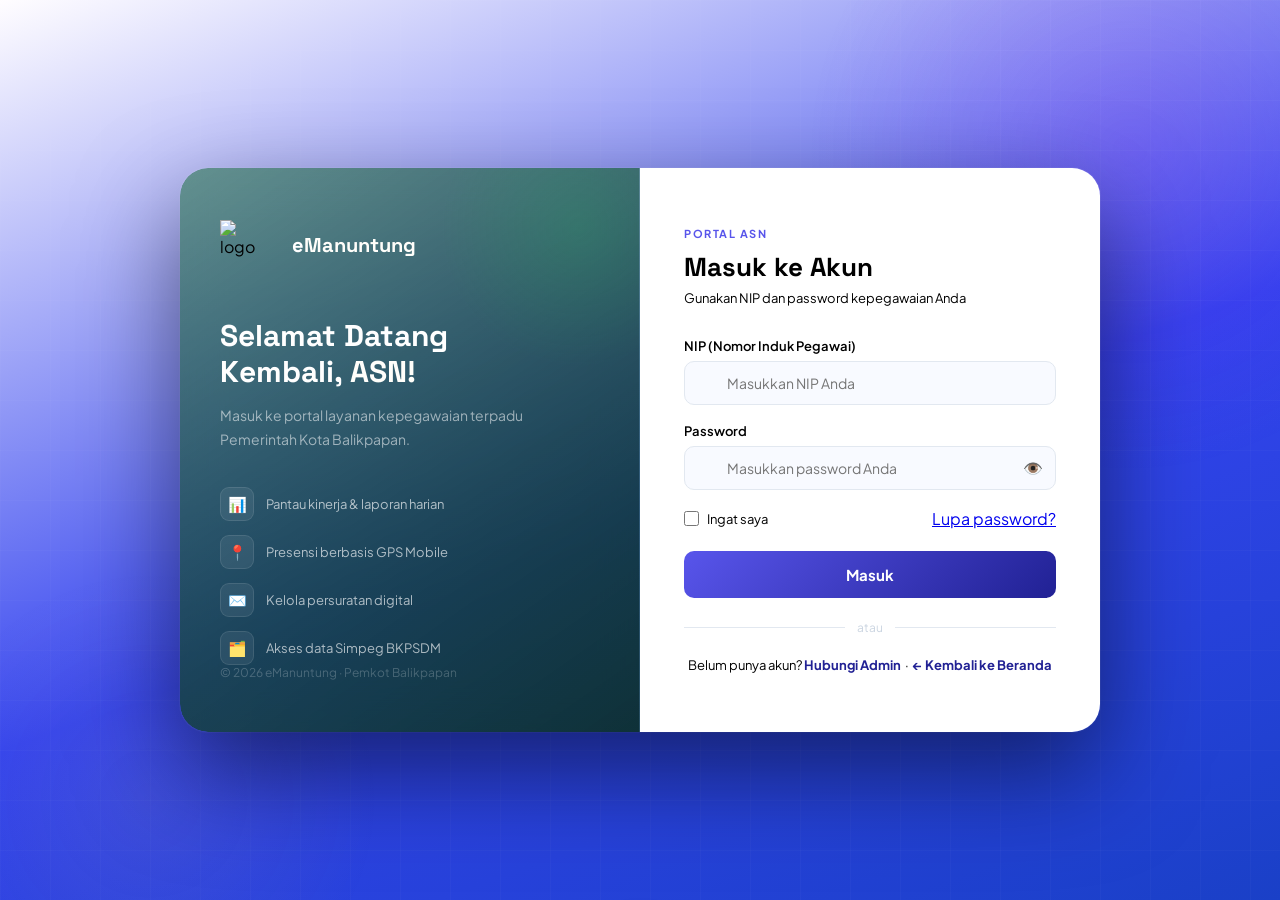
==== login.html @ 0384a416 "cupapimunyenyo" ====
<!DOCTYPE html>
<html lang="id">
<head>
  <meta charset="UTF-8"/>
  <meta name="viewport" content="width=device-width, initial-scale=1.0"/>
  <title>Login – eManuntung</title>
  <link href="https://fonts.googleapis.com/css2?family=Plus+Jakarta+Sans:wght@300;400;500;600;700;800&family=Space+Grotesk:wght@400;500;700&display=swap" rel="stylesheet"/>
  <style>
    *, *::before, *::after { box-sizing: border-box; margin: 0; padding: 0; }
    :root {
      --navy: #000000; --blue: #212194; --sky: #5855eb;
      --gold: #fffefa; --gray: #000000; --error: #9d60df;
    }
    body {
      font-family: 'Plus Jakarta Sans', sans-serif;
      min-height: 100vh;
      background: linear-gradient(160deg, #fffdff 0%, #3444ef 55%, #1a40c7 100%);
      display: flex; align-items: center; justify-content: center;
      padding: 24px; position: relative; overflow: hidden;
    }
    body::before {
      content: ''; position: fixed; top: -200px; right: -200px;
      width: 700px; height: 700px; border-radius: 50%;
      background: radial-gradient(circle, rgba(135, 24, 225, 0.18) 0%, transparent 65%);
      pointer-events: none;
    }
    body::after {
      content: ''; position: fixed; bottom: -150px; left: -100px;
      width: 500px; height: 500px; border-radius: 50%;
      background: radial-gradient(circle, rgba(242,201,76,0.08) 0%, transparent 65%);
      pointer-events: none;
    }
    .grid-bg {
      position: fixed; inset: 0; pointer-events: none; z-index: 0;
      background-image: linear-gradient(rgba(255,255,255,0.025) 1px, transparent 1px), linear-gradient(90deg, rgba(255,255,255,0.025) 1px, transparent 1px);
      background-size: 50px 50px;
    }
    .wrapper {
      position: relative; z-index: 1;
      display: grid; grid-template-columns: 1fr 1fr;
      max-width: 920px; width: 100%; border-radius: 28px; overflow: hidden;
      box-shadow: 0 40px 100px rgba(0,0,0,0.5), 0 0 0 1px rgba(255,255,255,0.06);
    }
    .left {
      background: linear-gradient(145deg, rgba(26,107,58,0.55), rgba(10,46,26,0.85));
      backdrop-filter: blur(20px); border-right: 1px solid rgba(255,255,255,0.08);
      padding: 52px 40px; display: flex; flex-direction: column; justify-content: space-between;
      position: relative; overflow: hidden;
    }
    .left::before {
      content: ''; position: absolute; top: -80px; right: -80px;
      width: 280px; height: 280px; border-radius: 50%;
      background: radial-gradient(circle, rgba(39,174,96,0.22) 0%, transparent 70%);
    }
    .brand { display: flex; align-items: center; gap: 12px; }
    .brand-logo {
      width: 44px; height: 44px; border-radius: 12px;
      background: linear-gradient(135deg, var(--sky), var(--blue));
      display: flex; align-items: center; justify-content: center;
      font-weight: 800; font-size: 16px; color: white;
    }
    .brand-name { font-family: 'Space Grotesk', sans-serif; font-size: 20px; font-weight: 700; color: white; }
    .brand-name span { color: var(--gold); }
    .left-body { margin-top: 48px; }
    .left-title { font-family: 'Space Grotesk', sans-serif; font-size: 30px; font-weight: 700; color: white; line-height: 1.2; margin-bottom: 14px; }
    .left-title .accent { color: var(--gold); }
    .left-desc { color: rgba(255,255,255,0.55); font-size: 14px; line-height: 1.7; }
    .left-features { margin-top: 36px; display: flex; flex-direction: column; gap: 14px; }
    .feat-item { display: flex; align-items: center; gap: 12px; }
    .feat-dot {
      width: 34px; height: 34px; border-radius: 9px; flex-shrink: 0;
      background: rgba(255,255,255,0.07); border: 1px solid rgba(255,255,255,0.1);
      display: flex; align-items: center; justify-content: center; font-size: 15px;
    }
    .feat-text { color: rgba(255,255,255,0.65); font-size: 13px; }
    .left-footer { color: rgba(255,255,255,0.22); font-size: 12px; }
    .right { background: white; padding: 52px 44px; display: flex; flex-direction: column; justify-content: center; }
    .form-eyebrow { font-size: 11px; font-weight: 700; letter-spacing: 1.5px; color: var(--sky); text-transform: uppercase; margin-bottom: 10px; }
    .form-title { font-family: 'Space Grotesk', sans-serif; font-size: 26px; font-weight: 700; color: var(--navy); margin-bottom: 6px; }
    .form-sub { font-size: 13px; color: var(--gray); margin-bottom: 32px; }
    .form-group { margin-bottom: 18px; }
    .form-label { display: block; font-size: 13px; font-weight: 600; color: var(--navy); margin-bottom: 7px; }
    .input-wrap { position: relative; }
    .input-icon { position: absolute; left: 14px; top: 50%; transform: translateY(-50%); font-size: 15px; pointer-events: none; }
    .form-input {
      width: 100%; padding: 12px 14px 12px 42px;
      border: 1.5px solid #E2E8F0; border-radius: 10px;
      font-family: 'Plus Jakarta Sans', sans-serif; font-size: 14px; color: var(--navy);
      background: #F8FAFF; outline: none; transition: border-color .2s, box-shadow .2s, background .2s;
    }
    .form-input:focus { border-color: var(--sky); box-shadow: 0 0 0 3px rgba(99, 3, 232, 0.14); background: white; }
    .form-input.error { border-color: var(--error); box-shadow: 0 0 0 3px rgba(239,68,68,0.1); }
    .form-input.has-toggle { padding-right: 44px; }
    .toggle-pw { position: absolute; right: 13px; top: 50%; transform: translateY(-50%); background: none; border: none; cursor: pointer; font-size: 16px; color: var(--gray); padding: 0; }
    .error-msg { font-size: 12px; color: var(--error); margin-top: 5px; display: none; }
    .error-msg.show { display: block; }
    .form-row { display: flex; align-items: center; justify-content: space-between; margin-bottom: 22px; }
    .checkbox-wrap { display: flex; align-items: center; gap: 8px; cursor: pointer; }
    .checkbox-wrap input { accent-color: var(--blue); width: 15px; height: 15px; }
    .checkbox-label { font-size: 13px; color: var(--gray); }x
    .forgot-link { font-size: 13px; color: var(--sky); text-decoration: none; font-weight: 600; }
    .forgot-link:hover { text-decoration: underline; }
    .btn-login {
      width: 100%; padding: 14px;
      background: linear-gradient(135deg, var(--sky), var(--blue));
      color: white; border: none; border-radius: 10px;
      font-family: 'Plus Jakarta Sans', sans-serif; font-size: 15px; font-weight: 700; cursor: pointer;
      transition: transform .2s, box-shadow .2s, opacity .2s;
    }
    .btn-login:hover { transform: translateY(-2px); box-shadow: 0 10px 30px rgba(22, 10, 113, 0.35); }
    .btn-login:disabled { opacity: .7; cursor: not-allowed; transform: none; }
    .btn-login .spinner { display: none; width: 18px; height: 18px; border: 2px solid rgba(255,255,255,0.4); border-top-color: white; border-radius: 50%; animation: spin .7s linear infinite; margin: 0 auto; }
    .btn-login.loading .btn-text { display: none; }
    .btn-login.loading .spinner { display: block; }
    @keyframes spin { to { transform: rotate(360deg); } }
    .divider { display: flex; align-items: center; gap: 12px; margin: 22px 0; color: #CBD5E1; font-size: 12px; }
    .divider::before, .divider::after { content: ''; flex: 1; height: 1px; background: #E2E8F0; }
    .back-link { text-align: center; margin-top: 16px; font-size: 13px; color: var(--gray); }
    .back-link a { color: var(--blue); font-weight: 700; text-decoration: none; }
    .back-link a:hover { text-decoration: underline; }
    .success-screen { display: none; flex-direction: column; align-items: center; justify-content: center; text-align: center; padding: 20px; }
    .success-icon {
      width: 72px; height: 72px; border-radius: 50%;
      background: linear-gradient(135deg, var(--sky), var(--blue));
      display: flex; align-items: center; justify-content: center;
      font-size: 32px; margin: 0 auto 20px;
      animation: popIn .4s cubic-bezier(.34,1.56,.64,1);
    }
    @keyframes popIn { from{transform:scale(0);opacity:0} to{transform:scale(1);opacity:1} }
    .success-title { font-family: 'Space Grotesk',sans-serif; font-size: 22px; font-weight: 700; color: var(--navy); margin-bottom: 8px; }
    .success-sub { font-size: 14px; color: var(--gray); margin-bottom: 24px; line-height: 1.6; }
    .success-countdown { font-size: 12px; color: var(--gray); }
    .success-countdown span { color: var(--blue); font-weight: 700; }
    .toast {
      position: fixed; bottom: 28px; left: 50%;
      transform: translateX(-50%) translateY(80px);
      background: var(--navy); color: white; border-radius: 12px;
      padding: 12px 22px; font-size: 13px; font-weight: 600;
      box-shadow: 0 10px 40px rgba(0,0,0,0.3); z-index: 999;
      transition: transform .3s cubic-bezier(.34,1.56,.64,1); white-space: nowrap;
    }
    .toast.show { transform: translateX(-50%) translateY(0); }
    .toast.is-error { background: var(--error); }
    @media (max-width: 680px) {
      .wrapper { grid-template-columns: 1fr; border-radius: 24px; }
      .left { display: none; }
      .right { padding: 40px 28px; border-radius: 24px; }
    }
  </style>
</head>
<body>
<div class="grid-bg"></div>
<div class="wrapper">
  <div class="left">
    <div class="brand">
   <img src="logo.svg" alt="logo"style="width:50px;height:50px;margin-right:10px">
      <span class="brand-name">e<span>Manuntung</span></span>
    </div>
    <div class="left-body">
      <h2 class="left-title">Selamat Datang<br>Kembali, <span class="accent">ASN!</span></h2>
      <p class="left-desc">Masuk ke portal layanan kepegawaian terpadu Pemerintah Kota Balikpapan.</p>
      <div class="left-features">
        <div class="feat-item"><div class="feat-dot">📊</div><span class="feat-text">Pantau kinerja & laporan harian</span></div>
        <div class="feat-item"><div class="feat-dot">📍</div><span class="feat-text">Presensi berbasis GPS Mobile</span></div>
        <div class="feat-item"><div class="feat-dot">✉️</div><span class="feat-text">Kelola persuratan digital</span></div>
        <div class="feat-item"><div class="feat-dot">🗂️</div><span class="feat-text">Akses data Simpeg BKPSDM</span></div>
      </div>
    </div>
    <div class="left-footer">© 2026 eManuntung · Pemkot Balikpapan</div>
  </div>
  <div class="right">
    <div id="loginForm">
      <div class="form-eyebrow">Portal ASN</div>
      <h1 class="form-title">Masuk ke Akun</h1>
      <p class="form-sub">Gunakan NIP dan password kepegawaian Anda</p>
      <div class="form-group">
        <label class="form-label" for="nip">NIP (Nomor Induk Pegawai)</label>
        <div class="input-wrap">
         
          <input class="form-input" type="text" id="nip" placeholder="Masukkan NIP Anda" maxlength="18" oninput="clearErr('nip')"/>
        </div>
        <div class="error-msg" id="nip-error">NIP tidak boleh kosong.</div>
      </div>
      <div class="form-group">
        <label class="form-label" for="password">Password</label>
        <div class="input-wrap">
    
          <input class="form-input has-toggle" type="password" id="password" placeholder="Masukkan password Anda" oninput="clearErr('password')"/>
          <button class="toggle-pw" type="button" onclick="togglePw()" id="pwBtn">👁️</button>
        </div>
        <div class="error-msg" id="password-error">Password tidak boleh kosong.</div>
      </div>
      <div class="form-row">
        <label class="checkbox-wrap">
          <input type="checkbox" id="remember"/>
          <span class="checkbox-label">Ingat saya</span>
        </label>
        <a href="#" class="forgot-link">Lupa password?</a>
      </div>
      <button class="btn-login" id="loginBtn" onclick="doLogin()">
        <span class="btn-text">Masuk</span>
        <div class="spinner"></div>
      </button>
      <div class="divider">atau</div>
      <div class="back-link">
        Belum punya akun? <a href="#">Hubungi Admin</a> &nbsp;·&nbsp;
        <a href="index.html">← Kembali ke Beranda</a>
      </div>
    </div>
    <div class="success-screen" id="successScreen">
      <div class="success-icon">✓</div>
      <div class="success-title">Login Berhasil!</div>
      <div class="success-sub">Selamat datang kembali di eManuntung.<br>Anda akan diarahkan ke beranda.</div>
      <div class="success-countdown">Mengalihkan dalam <span id="cd">3</span> detik...</div>
    </div>
  </div>
</div>
<div class="toast" id="toast"></div>
<script>
  let pwVisible = false;
  function togglePw() {
    const input = document.getElementById('password');
    const btn = document.getElementById('pwBtn');
    pwVisible = !pwVisible;
    input.type = pwVisible ? 'text' : 'password';
    btn.textContent = pwVisible ? '—' : '👁️';
  }
  function clearErr(field) {
    document.getElementById(field).classList.remove('error');
    document.getElementById(field + '-error').classList.remove('show');
  }
  function showToast(msg, isErr = false) {
    const t = document.getElementById('toast');
    t.textContent = msg;
    t.className = 'toast' + (isErr ? ' is-error' : '');
    setTimeout(() => t.classList.add('show'), 10);
    setTimeout(() => t.classList.remove('show'), 3200);
  }
  function doLogin() {
    const nip = document.getElementById('nip').value.trim();
    const pw  = document.getElementById('password').value.trim();
    let ok = true;
    if (!nip) { document.getElementById('nip').classList.add('error'); document.getElementById('nip-error').classList.add('show'); ok = false; }
    if (!pw)  { document.getElementById('password').classList.add('error'); document.getElementById('password-error').classList.add('show'); ok = false; }
    if (!ok) return;
    const btn = document.getElementById('loginBtn');
    btn.classList.add('loading'); btn.disabled = true;
    setTimeout(() => {
      btn.classList.remove('loading'); btn.disabled = false;
      if (pw.length >= 6) { showSuccess(); }
      else { showToast('NIP atau password salah!', true); }
    }, 1800);
  }
  function showSuccess() {
    document.getElementById('loginForm').style.display = 'none';
    const sc = document.getElementById('successScreen');
    sc.style.display = 'flex';
    let n = 3;
    const cd = document.getElementById('cd');
    const iv = setInterval(() => { n--; cd.textContent = n; if (n <= 0) { clearInterval(iv); window.location.href = 'index.html'; } }, 1000);
  }
  document.addEventListener('keydown', e => { if (e.key === 'Enter') doLogin(); });
</script>
</body>
</html>
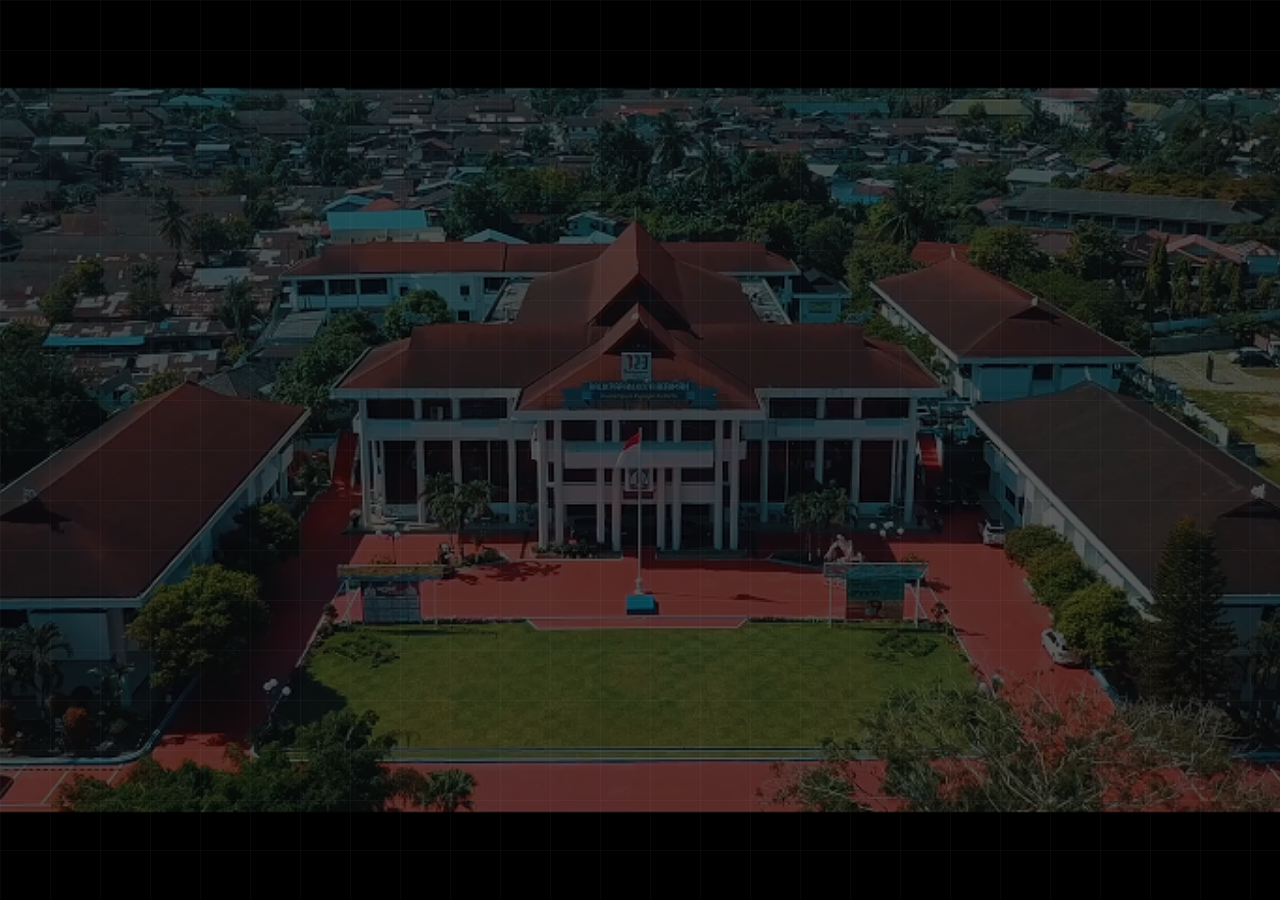
==== commit aff50d3e: "update card fitur,navbar,display iphone" ====
--- a/login.html
+++ b/login.html
@@ -6,260 +6,248 @@
   <title>Login – eManuntung</title>
   <link href="https://fonts.googleapis.com/css2?family=Plus+Jakarta+Sans:wght@300;400;500;600;700;800&family=Space+Grotesk:wght@400;500;700&display=swap" rel="stylesheet"/>
   <style>
-    *, *::before, *::after { box-sizing: border-box; margin: 0; padding: 0; }
-    :root {
-      --navy: #000000; --blue: #212194; --sky: #5855eb;
-      --gold: #fffefa; --gray: #000000; --error: #9d60df;
-    }
-    body {
-      font-family: 'Plus Jakarta Sans', sans-serif;
-      min-height: 100vh;
-      background: linear-gradient(160deg, #fffdff 0%, #3444ef 55%, #1a40c7 100%);
-      display: flex; align-items: center; justify-content: center;
-      padding: 24px; position: relative; overflow: hidden;
-    }
-    body::before {
-      content: ''; position: fixed; top: -200px; right: -200px;
-      width: 700px; height: 700px; border-radius: 50%;
-      background: radial-gradient(circle, rgba(135, 24, 225, 0.18) 0%, transparent 65%);
-      pointer-events: none;
-    }
-    body::after {
-      content: ''; position: fixed; bottom: -150px; left: -100px;
-      width: 500px; height: 500px; border-radius: 50%;
-      background: radial-gradient(circle, rgba(242,201,76,0.08) 0%, transparent 65%);
-      pointer-events: none;
-    }
-    .grid-bg {
-      position: fixed; inset: 0; pointer-events: none; z-index: 0;
-      background-image: linear-gradient(rgba(255,255,255,0.025) 1px, transparent 1px), linear-gradient(90deg, rgba(255,255,255,0.025) 1px, transparent 1px);
-      background-size: 50px 50px;
-    }
-    .wrapper {
-      position: relative; z-index: 1;
-      display: grid; grid-template-columns: 1fr 1fr;
-      max-width: 920px; width: 100%; border-radius: 28px; overflow: hidden;
-      box-shadow: 0 40px 100px rgba(0,0,0,0.5), 0 0 0 1px rgba(255,255,255,0.06);
-    }
-    .left {
-      background: linear-gradient(145deg, rgba(26,107,58,0.55), rgba(10,46,26,0.85));
-      backdrop-filter: blur(20px); border-right: 1px solid rgba(255,255,255,0.08);
-      padding: 52px 40px; display: flex; flex-direction: column; justify-content: space-between;
-      position: relative; overflow: hidden;
-    }
-    .left::before {
-      content: ''; position: absolute; top: -80px; right: -80px;
-      width: 280px; height: 280px; border-radius: 50%;
-      background: radial-gradient(circle, rgba(39,174,96,0.22) 0%, transparent 70%);
-    }
-    .brand { display: flex; align-items: center; gap: 12px; }
-    .brand-logo {
-      width: 44px; height: 44px; border-radius: 12px;
-      background: linear-gradient(135deg, var(--sky), var(--blue));
-      display: flex; align-items: center; justify-content: center;
-      font-weight: 800; font-size: 16px; color: white;
-    }
-    .brand-name { font-family: 'Space Grotesk', sans-serif; font-size: 20px; font-weight: 700; color: white; }
-    .brand-name span { color: var(--gold); }
-    .left-body { margin-top: 48px; }
-    .left-title { font-family: 'Space Grotesk', sans-serif; font-size: 30px; font-weight: 700; color: white; line-height: 1.2; margin-bottom: 14px; }
-    .left-title .accent { color: var(--gold); }
-    .left-desc { color: rgba(255,255,255,0.55); font-size: 14px; line-height: 1.7; }
-    .left-features { margin-top: 36px; display: flex; flex-direction: column; gap: 14px; }
-    .feat-item { display: flex; align-items: center; gap: 12px; }
-    .feat-dot {
-      width: 34px; height: 34px; border-radius: 9px; flex-shrink: 0;
-      background: rgba(255,255,255,0.07); border: 1px solid rgba(255,255,255,0.1);
-      display: flex; align-items: center; justify-content: center; font-size: 15px;
-    }
-    .feat-text { color: rgba(255,255,255,0.65); font-size: 13px; }
-    .left-footer { color: rgba(255,255,255,0.22); font-size: 12px; }
-    .right { background: white; padding: 52px 44px; display: flex; flex-direction: column; justify-content: center; }
-    .form-eyebrow { font-size: 11px; font-weight: 700; letter-spacing: 1.5px; color: var(--sky); text-transform: uppercase; margin-bottom: 10px; }
-    .form-title { font-family: 'Space Grotesk', sans-serif; font-size: 26px; font-weight: 700; color: var(--navy); margin-bottom: 6px; }
-    .form-sub { font-size: 13px; color: var(--gray); margin-bottom: 32px; }
-    .form-group { margin-bottom: 18px; }
-    .form-label { display: block; font-size: 13px; font-weight: 600; color: var(--navy); margin-bottom: 7px; }
-    .input-wrap { position: relative; }
-    .input-icon { position: absolute; left: 14px; top: 50%; transform: translateY(-50%); font-size: 15px; pointer-events: none; }
-    .form-input {
-      width: 100%; padding: 12px 14px 12px 42px;
-      border: 1.5px solid #E2E8F0; border-radius: 10px;
-      font-family: 'Plus Jakarta Sans', sans-serif; font-size: 14px; color: var(--navy);
-      background: #F8FAFF; outline: none; transition: border-color .2s, box-shadow .2s, background .2s;
-    }
-    .form-input:focus { border-color: var(--sky); box-shadow: 0 0 0 3px rgba(99, 3, 232, 0.14); background: white; }
-    .form-input.error { border-color: var(--error); box-shadow: 0 0 0 3px rgba(239,68,68,0.1); }
-    .form-input.has-toggle { padding-right: 44px; }
-    .toggle-pw { position: absolute; right: 13px; top: 50%; transform: translateY(-50%); background: none; border: none; cursor: pointer; font-size: 16px; color: var(--gray); padding: 0; }
-    .error-msg { font-size: 12px; color: var(--error); margin-top: 5px; display: none; }
-    .error-msg.show { display: block; }
-    .form-row { display: flex; align-items: center; justify-content: space-between; margin-bottom: 22px; }
-    .checkbox-wrap { display: flex; align-items: center; gap: 8px; cursor: pointer; }
-    .checkbox-wrap input { accent-color: var(--blue); width: 15px; height: 15px; }
-    .checkbox-label { font-size: 13px; color: var(--gray); }x
-    .forgot-link { font-size: 13px; color: var(--sky); text-decoration: none; font-weight: 600; }
-    .forgot-link:hover { text-decoration: underline; }
-    .btn-login {
-      width: 100%; padding: 14px;
-      background: linear-gradient(135deg, var(--sky), var(--blue));
-      color: white; border: none; border-radius: 10px;
-      font-family: 'Plus Jakarta Sans', sans-serif; font-size: 15px; font-weight: 700; cursor: pointer;
-      transition: transform .2s, box-shadow .2s, opacity .2s;
-    }
-    .btn-login:hover { transform: translateY(-2px); box-shadow: 0 10px 30px rgba(22, 10, 113, 0.35); }
-    .btn-login:disabled { opacity: .7; cursor: not-allowed; transform: none; }
-    .btn-login .spinner { display: none; width: 18px; height: 18px; border: 2px solid rgba(255,255,255,0.4); border-top-color: white; border-radius: 50%; animation: spin .7s linear infinite; margin: 0 auto; }
-    .btn-login.loading .btn-text { display: none; }
-    .btn-login.loading .spinner { display: block; }
-    @keyframes spin { to { transform: rotate(360deg); } }
-    .divider { display: flex; align-items: center; gap: 12px; margin: 22px 0; color: #CBD5E1; font-size: 12px; }
-    .divider::before, .divider::after { content: ''; flex: 1; height: 1px; background: #E2E8F0; }
-    .back-link { text-align: center; margin-top: 16px; font-size: 13px; color: var(--gray); }
-    .back-link a { color: var(--blue); font-weight: 700; text-decoration: none; }
-    .back-link a:hover { text-decoration: underline; }
-    .success-screen { display: none; flex-direction: column; align-items: center; justify-content: center; text-align: center; padding: 20px; }
-    .success-icon {
-      width: 72px; height: 72px; border-radius: 50%;
-      background: linear-gradient(135deg, var(--sky), var(--blue));
-      display: flex; align-items: center; justify-content: center;
-      font-size: 32px; margin: 0 auto 20px;
-      animation: popIn .4s cubic-bezier(.34,1.56,.64,1);
-    }
-    @keyframes popIn { from{transform:scale(0);opacity:0} to{transform:scale(1);opacity:1} }
-    .success-title { font-family: 'Space Grotesk',sans-serif; font-size: 22px; font-weight: 700; color: var(--navy); margin-bottom: 8px; }
-    .success-sub { font-size: 14px; color: var(--gray); margin-bottom: 24px; line-height: 1.6; }
-    .success-countdown { font-size: 12px; color: var(--gray); }
-    .success-countdown span { color: var(--blue); font-weight: 700; }
-    .toast {
-      position: fixed; bottom: 28px; left: 50%;
-      transform: translateX(-50%) translateY(80px);
-      background: var(--navy); color: white; border-radius: 12px;
-      padding: 12px 22px; font-size: 13px; font-weight: 600;
-      box-shadow: 0 10px 40px rgba(0,0,0,0.3); z-index: 999;
-      transition: transform .3s cubic-bezier(.34,1.56,.64,1); white-space: nowrap;
-    }
-    .toast.show { transform: translateX(-50%) translateY(0); }
-    .toast.is-error { background: var(--error); }
-    @media (max-width: 680px) {
-      .wrapper { grid-template-columns: 1fr; border-radius: 24px; }
-      .left { display: none; }
-      .right { padding: 40px 28px; border-radius: 24px; }
-    }
-  </style>
-</head>
-<body>
-<div class="grid-bg"></div>
-<div class="wrapper">
-  <div class="left">
-    <div class="brand">
-   <img src="logo.svg" alt="logo"style="width:50px;height:50px;margin-right:10px">
-      <span class="brand-name">e<span>Manuntung</span></span>
-    </div>
-    <div class="left-body">
-      <h2 class="left-title">Selamat Datang<br>Kembali, <span class="accent">ASN!</span></h2>
-      <p class="left-desc">Masuk ke portal layanan kepegawaian terpadu Pemerintah Kota Balikpapan.</p>
-      <div class="left-features">
-        <div class="feat-item"><div class="feat-dot">📊</div><span class="feat-text">Pantau kinerja & laporan harian</span></div>
-        <div class="feat-item"><div class="feat-dot">📍</div><span class="feat-text">Presensi berbasis GPS Mobile</span></div>
-        <div class="feat-item"><div class="feat-dot">✉️</div><span class="feat-text">Kelola persuratan digital</span></div>
-        <div class="feat-item"><div class="feat-dot">🗂️</div><span class="feat-text">Akses data Simpeg BKPSDM</span></div>
-      </div>
-    </div>
-    <div class="left-footer">© 2026 eManuntung · Pemkot Balikpapan</div>
-  </div>
-  <div class="right">
-    <div id="loginForm">
-      <div class="form-eyebrow">Portal ASN</div>
-      <h1 class="form-title">Masuk ke Akun</h1>
-      <p class="form-sub">Gunakan NIP dan password kepegawaian Anda</p>
-      <div class="form-group">
-        <label class="form-label" for="nip">NIP (Nomor Induk Pegawai)</label>
-        <div class="input-wrap">
-         
-          <input class="form-input" type="text" id="nip" placeholder="Masukkan NIP Anda" maxlength="18" oninput="clearErr('nip')"/>
-        </div>
-        <div class="error-msg" id="nip-error">NIP tidak boleh kosong.</div>
-      </div>
-      <div class="form-group">
-        <label class="form-label" for="password">Password</label>
-        <div class="input-wrap">
-    
-          <input class="form-input has-toggle" type="password" id="password" placeholder="Masukkan password Anda" oninput="clearErr('password')"/>
-          <button class="toggle-pw" type="button" onclick="togglePw()" id="pwBtn">👁️</button>
-        </div>
-        <div class="error-msg" id="password-error">Password tidak boleh kosong.</div>
-      </div>
-      <div class="form-row">
-        <label class="checkbox-wrap">
-          <input type="checkbox" id="remember"/>
-          <span class="checkbox-label">Ingat saya</span>
-        </label>
-        <a href="#" class="forgot-link">Lupa password?</a>
-      </div>
-      <button class="btn-login" id="loginBtn" onclick="doLogin()">
-        <span class="btn-text">Masuk</span>
-        <div class="spinner"></div>
-      </button>
-      <div class="divider">atau</div>
-      <div class="back-link">
-        Belum punya akun? <a href="#">Hubungi Admin</a> &nbsp;·&nbsp;
-        <a href="index.html">← Kembali ke Beranda</a>
-      </div>
-    </div>
-    <div class="success-screen" id="successScreen">
-      <div class="success-icon">✓</div>
-      <div class="success-title">Login Berhasil!</div>
-      <div class="success-sub">Selamat datang kembali di eManuntung.<br>Anda akan diarahkan ke beranda.</div>
-      <div class="success-countdown">Mengalihkan dalam <span id="cd">3</span> detik...</div>
-    </div>
-  </div>
-</div>
-<div class="toast" id="toast"></div>
-<script>
-  let pwVisible = false;
-  function togglePw() {
-    const input = document.getElementById('password');
-    const btn = document.getElementById('pwBtn');
-    pwVisible = !pwVisible;
-    input.type = pwVisible ? 'text' : 'password';
-    btn.textContent = pwVisible ? '—' : '👁️';
-  }
-  function clearErr(field) {
-    document.getElementById(field).classList.remove('error');
-    document.getElementById(field + '-error').classList.remove('show');
-  }
-  function showToast(msg, isErr = false) {
-    const t = document.getElementById('toast');
-    t.textContent = msg;
-    t.className = 'toast' + (isErr ? ' is-error' : '');
-    setTimeout(() => t.classList.add('show'), 10);
-    setTimeout(() => t.classList.remove('show'), 3200);
-  }
-  function doLogin() {
-    const nip = document.getElementById('nip').value.trim();
-    const pw  = document.getElementById('password').value.trim();
-    let ok = true;
-    if (!nip) { document.getElementById('nip').classList.add('error'); document.getElementById('nip-error').classList.add('show'); ok = false; }
-    if (!pw)  { document.getElementById('password').classList.add('error'); document.getElementById('password-error').classList.add('show'); ok = false; }
-    if (!ok) return;
-    const btn = document.getElementById('loginBtn');
-    btn.classList.add('loading'); btn.disabled = true;
-    setTimeout(() => {
-      btn.classList.remove('loading'); btn.disabled = false;
-      if (pw.length >= 6) { showSuccess(); }
-      else { showToast('NIP atau password salah!', true); }
-    }, 1800);
-  }
-  function showSuccess() {
-    document.getElementById('loginForm').style.display = 'none';
-    const sc = document.getElementById('successScreen');
-    sc.style.display = 'flex';
-    let n = 3;
-    const cd = document.getElementById('cd');
-    const iv = setInterval(() => { n--; cd.textContent = n; if (n <= 0) { clearInterval(iv); window.location.href = 'index.html'; } }, 1000);
-  }
-  document.addEventListener('keydown', e => { if (e.key === 'Enter') doLogin(); });
-</script>
-</body>
-</html>+*, *::before, *::after { box-sizing: border-box; margin: 0; padding: 0; }
+
+:root {
+  --navy: #0f172a;
+  --blue: #1d4ed8;
+  --sky: #38bdf8;
+  --indigo: #6366f1;
+  --gray: #64748b;
+  --error: #ef4444;
+}
+
+body {
+  font-family: 'Plus Jakarta Sans', sans-serif;
+  min-height: 100vh;
+  background:
+    linear-gradient(rgba(0,0,0,0.65), rgba(0,0,0,0.65)),
+    url('balai-kota.png') center/cover no-repeat fixed;
+  display: flex; align-items: center; justify-content: center;
+  padding: 24px; position: relative; overflow: hidden;
+}
+
+/* Grid pattern sama kayak hero */
+body::before {
+  content: ''; position: fixed; inset: 0; pointer-events: none; z-index: 0;
+  background-image:
+    linear-gradient(rgba(255,255,255,0.03) 1px, transparent 1px),
+    linear-gradient(90deg, rgba(255,255,255,0.03) 1px, transparent 1px);
+  background-size: 50px 50px;
+}
+
+.wrapper {
+  position: relative; z-index: 1;
+  display: grid; grid-template-columns: 1fr 1fr;
+  max-width: 900px; width: 100%; border-radius: 24px; overflow: hidden;
+  box-shadow: 0 40px 100px rgba(0,0,0,0.6), 0 0 0 1px rgba(255,255,255,0.08);
+}
+
+/* ===== KIRI ===== */
+.left {
+  background: rgba(10, 30, 80, 0.55);
+  backdrop-filter: blur(20px);
+  -webkit-backdrop-filter: blur(20px);
+  border-right: 1px solid rgba(255,255,255,0.08);
+  padding: 48px 40px;
+  display: flex; flex-direction: column; justify-content: space-between;
+  position: relative; overflow: hidden;
+}
+
+.left::before {
+  content: ''; position: absolute; top: -100px; right: -100px;
+  width: 300px; height: 300px; border-radius: 50%;
+  background: radial-gradient(circle, rgba(56,189,248,0.15) 0%, transparent 70%);
+  pointer-events: none;
+}
+
+.left::after {
+  content: ''; position: absolute; bottom: -80px; left: -80px;
+  width: 250px; height: 250px; border-radius: 50%;
+  background: radial-gradient(circle, rgba(99,102,241,0.12) 0%, transparent 70%);
+  pointer-events: none;
+}
+
+.brand { display: flex; align-items: center; gap: 12px; }
+
+.brand-name {
+  font-family: 'Space Grotesk', sans-serif;
+  font-size: 20px; font-weight: 700; color: white;
+}
+
+.brand-name span {
+  background: linear-gradient(90deg, #38bdf8, #818cf8);
+  -webkit-background-clip: text;
+  -webkit-text-fill-color: transparent;
+}
+
+.left-body { margin-top: 48px; }
+
+.left-title {
+  font-family: 'Space Grotesk', sans-serif;
+  font-size: 28px; font-weight: 700;
+  color: white; line-height: 1.25; margin-bottom: 12px;
+}
+
+.left-title .accent {
+  background: linear-gradient(90deg, #38bdf8, #818cf8);
+  -webkit-background-clip: text;
+  -webkit-text-fill-color: transparent;
+}
+
+.left-desc { color: rgba(255,255,255,0.5); font-size: 13.5px; line-height: 1.7; }
+
+.left-features { margin-top: 32px; display: flex; flex-direction: column; gap: 12px; }
+
+.feat-item { display: flex; align-items: center; gap: 12px; }
+
+.feat-dot {
+  width: 36px; height: 36px; border-radius: 10px; flex-shrink: 0;
+  background: rgba(255,255,255,0.06);
+  border: 1px solid rgba(255,255,255,0.1);
+  display: flex; align-items: center; justify-content: center; font-size: 16px;
+}
+
+.feat-text { color: rgba(255,255,255,0.6); font-size: 13px; }
+
+.left-footer { color: rgba(255,255,255,0.2); font-size: 11px; }
+
+/* ===== KANAN ===== */
+.right {
+  background: rgba(255,255,255,0.97);
+  backdrop-filter: blur(20px);
+  padding: 48px 44px;
+  display: flex; flex-direction: column; justify-content: center;
+}
+
+.form-eyebrow {
+  font-size: 11px; font-weight: 700; letter-spacing: 1.5px;
+  color: var(--sky); text-transform: uppercase; margin-bottom: 8px;
+}
+
+.form-title {
+  font-family: 'Space Grotesk', sans-serif;
+  font-size: 26px; font-weight: 700; color: var(--navy); margin-bottom: 6px;
+}
+
+.form-sub { font-size: 13px; color: var(--gray); margin-bottom: 28px; }
+
+.form-group { margin-bottom: 16px; }
+
+.form-label { display: block; font-size: 13px; font-weight: 600; color: var(--navy); margin-bottom: 6px; }
+
+.input-wrap { position: relative; }
+
+.form-input {
+  width: 100%; padding: 11px 14px;
+  border: 1.5px solid #e2e8f0; border-radius: 10px;
+  font-family: 'Plus Jakarta Sans', sans-serif;
+  font-size: 14px; color: var(--navy);
+  background: #f8faff; outline: none;
+  transition: border-color .2s, box-shadow .2s, background .2s;
+}
+
+.form-input:focus {
+  border-color: var(--sky);
+  box-shadow: 0 0 0 3px rgba(56,189,248,0.15);
+  background: white;
+}
+
+.form-input.error { border-color: var(--error); box-shadow: 0 0 0 3px rgba(239,68,68,0.1); }
+.form-input.has-toggle { padding-right: 44px; }
+
+.toggle-pw {
+  position: absolute; right: 13px; top: 50%; transform: translateY(-50%);
+  background: none; border: none; cursor: pointer; font-size: 16px;
+  color: var(--gray); padding: 0;
+}
+
+.error-msg { font-size: 12px; color: var(--error); margin-top: 5px; display: none; }
+.error-msg.show { display: block; }
+
+.form-row {
+  display: flex; align-items: center; justify-content: space-between; margin-bottom: 20px;
+}
+
+.checkbox-wrap { display: flex; align-items: center; gap: 8px; cursor: pointer; }
+.checkbox-wrap input { accent-color: var(--indigo); width: 15px; height: 15px; }
+.checkbox-label { font-size: 13px; color: var(--gray); }
+
+.forgot-link {
+  font-size: 13px; color: var(--indigo); text-decoration: none; font-weight: 600;
+}
+.forgot-link:hover { text-decoration: underline; }
+
+.btn-login {
+  width: 100%; padding: 13px;
+  background: linear-gradient(135deg, var(--sky), var(--indigo));
+  color: white; border: none; border-radius: 10px;
+  font-family: 'Plus Jakarta Sans', sans-serif;
+  font-size: 15px; font-weight: 700; cursor: pointer;
+  box-shadow: 0 4px 20px rgba(56,189,248,0.35);
+  transition: transform .2s, box-shadow .2s, opacity .2s;
+}
+
+.btn-login:hover {
+  transform: translateY(-2px);
+  box-shadow: 0 10px 30px rgba(56,189,248,0.45);
+}
+
+.btn-login:disabled { opacity: .7; cursor: not-allowed; transform: none; }
+.btn-login .spinner {
+  display: none; width: 18px; height: 18px;
+  border: 2px solid rgba(255,255,255,0.4); border-top-color: white;
+  border-radius: 50%; animation: spin .7s linear infinite; margin: 0 auto;
+}
+.btn-login.loading .btn-text { display: none; }
+.btn-login.loading .spinner { display: block; }
+@keyframes spin { to { transform: rotate(360deg); } }
+
+.divider {
+  display: flex; align-items: center; gap: 12px;
+  margin: 20px 0; color: #cbd5e1; font-size: 12px;
+}
+.divider::before, .divider::after { content: ''; flex: 1; height: 1px; background: #e2e8f0; }
+
+.back-link { text-align: center; margin-top: 14px; font-size: 13px; color: var(--gray); }
+.back-link a { color: var(--indigo); font-weight: 700; text-decoration: none; }
+.back-link a:hover { text-decoration: underline; }
+
+/* Success screen */
+.success-screen {
+  display: none; flex-direction: column;
+  align-items: center; justify-content: center;
+  text-align: center; padding: 20px;
+}
+.success-icon {
+  width: 72px; height: 72px; border-radius: 50%;
+  background: linear-gradient(135deg, var(--sky), var(--indigo));
+  display: flex; align-items: center; justify-content: center;
+  font-size: 32px; margin: 0 auto 20px;
+  animation: popIn .4s cubic-bezier(.34,1.56,.64,1);
+}
+@keyframes popIn { from{transform:scale(0);opacity:0} to{transform:scale(1);opacity:1} }
+.success-title { font-family: 'Space Grotesk',sans-serif; font-size: 22px; font-weight: 700; color: var(--navy); margin-bottom: 8px; }
+.success-sub { font-size: 14px; color: var(--gray); margin-bottom: 24px; line-height: 1.6; }
+.success-countdown { font-size: 12px; color: var(--gray); }
+.success-countdown span { color: var(--indigo); font-weight: 700; }
+
+/* Toast */
+.toast {
+  position: fixed; bottom: 28px; left: 50%;
+  transform: translateX(-50%) translateY(80px);
+  background: var(--navy); color: white; border-radius: 12px;
+  padding: 12px 22px; font-size: 13px; font-weight: 600;
+  box-shadow: 0 10px 40px rgba(0,0,0,0.3); z-index: 999;
+  transition: transform .3s cubic-bezier(.34,1.56,.64,1); white-space: nowrap;
+}
+.toast.show { transform: translateX(-50%) translateY(0); }
+.toast.is-error { background: var(--error); }
+
+@media (max-width: 680px) {
+  .wrapper { grid-template-columns: 1fr; border-radius: 20px; }
+  .left { display: none; }
+  .right { padding: 36px 24px; border-radius: 20px; }
+}
+
+</style>
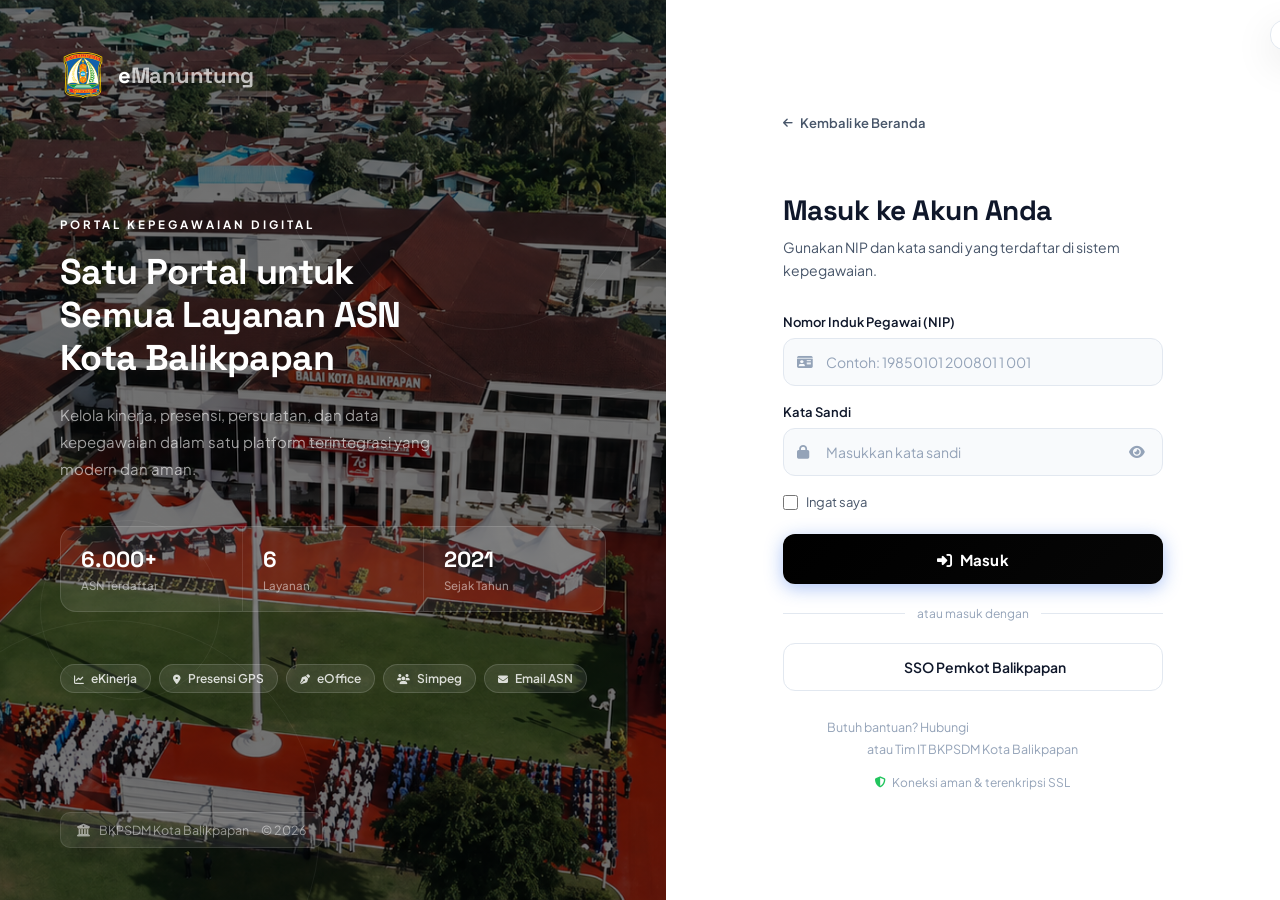
==== commit 1bff92ef: "update tampilan dan update login page" ====
--- a/login.html
+++ b/login.html
@@ -3,251 +3,577 @@
 <head>
   <meta charset="UTF-8"/>
   <meta name="viewport" content="width=device-width, initial-scale=1.0"/>
-  <title>Login – eManuntung</title>
-  <link href="https://fonts.googleapis.com/css2?family=Plus+Jakarta+Sans:wght@300;400;500;600;700;800&family=Space+Grotesk:wght@400;500;700&display=swap" rel="stylesheet"/>
+  <title>Masuk – eManuntung</title>
+  <link href="https://fonts.googleapis.com/css2?family=Plus+Jakarta+Sans:wght@300;400;500;600;700;800&family=Space+Grotesk:wght@400;500;600;700&display=swap" rel="stylesheet"/>
+  <link rel="stylesheet" href="https://cdnjs.cloudflare.com/ajax/libs/font-awesome/6.5.0/css/all.min.css">
   <style>
-*, *::before, *::after { box-sizing: border-box; margin: 0; padding: 0; }
-
-:root {
-  --navy: #0f172a;
-  --blue: #1d4ed8;
-  --sky: #38bdf8;
-  --indigo: #6366f1;
-  --gray: #64748b;
-  --error: #ef4444;
-}
-
-body {
-  font-family: 'Plus Jakarta Sans', sans-serif;
-  min-height: 100vh;
-  background:
-    linear-gradient(rgba(0,0,0,0.65), rgba(0,0,0,0.65)),
-    url('balai-kota.png') center/cover no-repeat fixed;
-  display: flex; align-items: center; justify-content: center;
-  padding: 24px; position: relative; overflow: hidden;
-}
-
-/* Grid pattern sama kayak hero */
-body::before {
-  content: ''; position: fixed; inset: 0; pointer-events: none; z-index: 0;
-  background-image:
-    linear-gradient(rgba(255,255,255,0.03) 1px, transparent 1px),
-    linear-gradient(90deg, rgba(255,255,255,0.03) 1px, transparent 1px);
-  background-size: 50px 50px;
-}
-
-.wrapper {
-  position: relative; z-index: 1;
-  display: grid; grid-template-columns: 1fr 1fr;
-  max-width: 900px; width: 100%; border-radius: 24px; overflow: hidden;
-  box-shadow: 0 40px 100px rgba(0,0,0,0.6), 0 0 0 1px rgba(255,255,255,0.08);
-}
-
-/* ===== KIRI ===== */
-.left {
-  background: rgba(10, 30, 80, 0.55);
-  backdrop-filter: blur(20px);
-  -webkit-backdrop-filter: blur(20px);
-  border-right: 1px solid rgba(255,255,255,0.08);
-  padding: 48px 40px;
-  display: flex; flex-direction: column; justify-content: space-between;
-  position: relative; overflow: hidden;
-}
-
-.left::before {
-  content: ''; position: absolute; top: -100px; right: -100px;
-  width: 300px; height: 300px; border-radius: 50%;
-  background: radial-gradient(circle, rgba(56,189,248,0.15) 0%, transparent 70%);
-  pointer-events: none;
-}
-
-.left::after {
-  content: ''; position: absolute; bottom: -80px; left: -80px;
-  width: 250px; height: 250px; border-radius: 50%;
-  background: radial-gradient(circle, rgba(99,102,241,0.12) 0%, transparent 70%);
-  pointer-events: none;
-}
-
-.brand { display: flex; align-items: center; gap: 12px; }
-
-.brand-name {
-  font-family: 'Space Grotesk', sans-serif;
-  font-size: 20px; font-weight: 700; color: white;
-}
-
-.brand-name span {
-  background: linear-gradient(90deg, #38bdf8, #818cf8);
-  -webkit-background-clip: text;
-  -webkit-text-fill-color: transparent;
-}
-
-.left-body { margin-top: 48px; }
-
-.left-title {
-  font-family: 'Space Grotesk', sans-serif;
-  font-size: 28px; font-weight: 700;
-  color: white; line-height: 1.25; margin-bottom: 12px;
-}
-
-.left-title .accent {
-  background: linear-gradient(90deg, #38bdf8, #818cf8);
-  -webkit-background-clip: text;
-  -webkit-text-fill-color: transparent;
-}
-
-.left-desc { color: rgba(255,255,255,0.5); font-size: 13.5px; line-height: 1.7; }
-
-.left-features { margin-top: 32px; display: flex; flex-direction: column; gap: 12px; }
-
-.feat-item { display: flex; align-items: center; gap: 12px; }
-
-.feat-dot {
-  width: 36px; height: 36px; border-radius: 10px; flex-shrink: 0;
-  background: rgba(255,255,255,0.06);
-  border: 1px solid rgba(255,255,255,0.1);
-  display: flex; align-items: center; justify-content: center; font-size: 16px;
-}
-
-.feat-text { color: rgba(255,255,255,0.6); font-size: 13px; }
-
-.left-footer { color: rgba(255,255,255,0.2); font-size: 11px; }
-
-/* ===== KANAN ===== */
-.right {
-  background: rgba(255,255,255,0.97);
-  backdrop-filter: blur(20px);
-  padding: 48px 44px;
-  display: flex; flex-direction: column; justify-content: center;
-}
-
-.form-eyebrow {
-  font-size: 11px; font-weight: 700; letter-spacing: 1.5px;
-  color: var(--sky); text-transform: uppercase; margin-bottom: 8px;
-}
-
-.form-title {
-  font-family: 'Space Grotesk', sans-serif;
-  font-size: 26px; font-weight: 700; color: var(--navy); margin-bottom: 6px;
-}
-
-.form-sub { font-size: 13px; color: var(--gray); margin-bottom: 28px; }
-
-.form-group { margin-bottom: 16px; }
-
-.form-label { display: block; font-size: 13px; font-weight: 600; color: var(--navy); margin-bottom: 6px; }
-
-.input-wrap { position: relative; }
-
-.form-input {
-  width: 100%; padding: 11px 14px;
-  border: 1.5px solid #e2e8f0; border-radius: 10px;
-  font-family: 'Plus Jakarta Sans', sans-serif;
-  font-size: 14px; color: var(--navy);
-  background: #f8faff; outline: none;
-  transition: border-color .2s, box-shadow .2s, background .2s;
-}
-
-.form-input:focus {
-  border-color: var(--sky);
-  box-shadow: 0 0 0 3px rgba(56,189,248,0.15);
-  background: white;
-}
-
-.form-input.error { border-color: var(--error); box-shadow: 0 0 0 3px rgba(239,68,68,0.1); }
-.form-input.has-toggle { padding-right: 44px; }
-
-.toggle-pw {
-  position: absolute; right: 13px; top: 50%; transform: translateY(-50%);
-  background: none; border: none; cursor: pointer; font-size: 16px;
-  color: var(--gray); padding: 0;
-}
-
-.error-msg { font-size: 12px; color: var(--error); margin-top: 5px; display: none; }
-.error-msg.show { display: block; }
-
-.form-row {
-  display: flex; align-items: center; justify-content: space-between; margin-bottom: 20px;
-}
-
-.checkbox-wrap { display: flex; align-items: center; gap: 8px; cursor: pointer; }
-.checkbox-wrap input { accent-color: var(--indigo); width: 15px; height: 15px; }
-.checkbox-label { font-size: 13px; color: var(--gray); }
-
-.forgot-link {
-  font-size: 13px; color: var(--indigo); text-decoration: none; font-weight: 600;
-}
-.forgot-link:hover { text-decoration: underline; }
-
-.btn-login {
-  width: 100%; padding: 13px;
-  background: linear-gradient(135deg, var(--sky), var(--indigo));
-  color: white; border: none; border-radius: 10px;
-  font-family: 'Plus Jakarta Sans', sans-serif;
-  font-size: 15px; font-weight: 700; cursor: pointer;
-  box-shadow: 0 4px 20px rgba(56,189,248,0.35);
-  transition: transform .2s, box-shadow .2s, opacity .2s;
-}
-
-.btn-login:hover {
-  transform: translateY(-2px);
-  box-shadow: 0 10px 30px rgba(56,189,248,0.45);
-}
-
-.btn-login:disabled { opacity: .7; cursor: not-allowed; transform: none; }
-.btn-login .spinner {
-  display: none; width: 18px; height: 18px;
-  border: 2px solid rgba(255,255,255,0.4); border-top-color: white;
-  border-radius: 50%; animation: spin .7s linear infinite; margin: 0 auto;
-}
-.btn-login.loading .btn-text { display: none; }
-.btn-login.loading .spinner { display: block; }
-@keyframes spin { to { transform: rotate(360deg); } }
-
-.divider {
-  display: flex; align-items: center; gap: 12px;
-  margin: 20px 0; color: #cbd5e1; font-size: 12px;
-}
-.divider::before, .divider::after { content: ''; flex: 1; height: 1px; background: #e2e8f0; }
-
-.back-link { text-align: center; margin-top: 14px; font-size: 13px; color: var(--gray); }
-.back-link a { color: var(--indigo); font-weight: 700; text-decoration: none; }
-.back-link a:hover { text-decoration: underline; }
-
-/* Success screen */
-.success-screen {
-  display: none; flex-direction: column;
-  align-items: center; justify-content: center;
-  text-align: center; padding: 20px;
-}
-.success-icon {
-  width: 72px; height: 72px; border-radius: 50%;
-  background: linear-gradient(135deg, var(--sky), var(--indigo));
-  display: flex; align-items: center; justify-content: center;
-  font-size: 32px; margin: 0 auto 20px;
-  animation: popIn .4s cubic-bezier(.34,1.56,.64,1);
-}
-@keyframes popIn { from{transform:scale(0);opacity:0} to{transform:scale(1);opacity:1} }
-.success-title { font-family: 'Space Grotesk',sans-serif; font-size: 22px; font-weight: 700; color: var(--navy); margin-bottom: 8px; }
-.success-sub { font-size: 14px; color: var(--gray); margin-bottom: 24px; line-height: 1.6; }
-.success-countdown { font-size: 12px; color: var(--gray); }
-.success-countdown span { color: var(--indigo); font-weight: 700; }
-
-/* Toast */
-.toast {
-  position: fixed; bottom: 28px; left: 50%;
-  transform: translateX(-50%) translateY(80px);
-  background: var(--navy); color: white; border-radius: 12px;
-  padding: 12px 22px; font-size: 13px; font-weight: 600;
-  box-shadow: 0 10px 40px rgba(0,0,0,0.3); z-index: 999;
-  transition: transform .3s cubic-bezier(.34,1.56,.64,1); white-space: nowrap;
-}
-.toast.show { transform: translateX(-50%) translateY(0); }
-.toast.is-error { background: var(--error); }
-
-@media (max-width: 680px) {
-  .wrapper { grid-template-columns: 1fr; border-radius: 20px; }
-  .left { display: none; }
-  .right { padding: 36px 24px; border-radius: 20px; }
-}
-
-</style>+    *, *::before, *::after { box-sizing: border-box; margin: 0; padding: 0; }
+    :root {
+      --blue: #ffffff;
+      --blue-hover: #f6f6f6;
+      --blue-pale: #eff6ff;
+      --blue-pale2: #dbeafe;
+      --navy: #1e3a8a;
+      --text: #0f172a;
+      --text2: #475569;
+      --text3: #94a3b8;
+      --border: #e2e8f0;
+      --border2: #cbd5e1;
+      --white: #ffffff;
+      --surface: #f8fafc;
+      --error: #ef4444;
+      --success: #22c55e;
+    }
+    html { scroll-behavior: smooth; }
+    body {
+      font-family: 'Plus Jakarta Sans', sans-serif;
+      min-height: 100vh;
+      display: flex;
+      background: var(--white);
+      overflow: hidden;
+    }
+
+    /* ====== LEFT PANEL ====== */
+    .panel-left {
+      flex: 0 0 52%;
+      background: 
+    linear-gradient(rgba(0,0,0,0.55), rgba(0,0,0,0.55)),
+    url('balaikota2.png') center/cover no-repeat;
+      position: relative;
+      overflow: hidden;
+      display: flex;
+      flex-direction: column;
+      justify-content: space-between;
+      padding: 52px 60px;
+    }
+    .panel-left::before {
+      content: '';
+      position: absolute;
+      width: 600px; height: 600px;
+      border-radius: 50%;
+      border: 1px solid rgba(255,255,255,0.07);
+      top: -200px; right: -200px;
+      pointer-events: none;
+    }
+    .panel-left::after {
+      content: '';
+      position: absolute;
+      width: 420px; height: 420px;
+      border-radius: 50%;
+      border: 1px solid rgba(255,255,255,0.05);
+      bottom: -140px; left: -100px;
+      pointer-events: none;
+    }
+    .deco-ring {
+      position: absolute;
+      border-radius: 50%;
+      border: 1px solid rgba(255,255,255,0.05);
+      pointer-events: none;
+    }
+    .deco-ring.r1 { width: 300px; height: 300px; top: 30px; right: 30px; }
+    .deco-ring.r2 { width: 180px; height: 180px; bottom: 200px; left: 40px; }
+
+    /* Brand */
+    .left-brand {
+      display: flex; align-items: center; gap: 12px;
+      position: relative; z-index: 2;
+      text-decoration: none;
+    }
+    .left-brand img { width: 46px; height: 46px; }
+    .left-brand-name {
+      font-family: 'Space Grotesk', sans-serif;
+      font-size: 22px; font-weight: 700;
+      color: white; letter-spacing: -0.3px;
+    }
+    .left-brand-name span { opacity: 0.7; }
+
+    /* Center */
+    .left-center {
+      position: relative; z-index: 2;
+      flex: 1;
+      display: flex; flex-direction: column; justify-content: center;
+      padding: 40px 0;
+      animation: fadeUp 0.8s ease both;
+    }
+    @keyframes fadeUp {
+      from { opacity: 0; transform: translateY(22px); }
+      to   { opacity: 1; transform: translateY(0); }
+    }
+    .left-tagline {
+      font-size: 11.5px; font-weight: 700;
+      letter-spacing: 3px; text-transform: uppercase;
+      color: rgb(255, 255, 255);
+      margin-bottom: 18px;
+    }
+    .left-headline {
+      font-family: 'Space Grotesk', sans-serif;
+      font-size: clamp(28px, 2.8vw, 40px);
+      font-weight: 700; color: white;
+      line-height: 1.2; margin-bottom: 22px;
+      letter-spacing: -0.6px;
+    }
+    .left-headline em {
+      font-style: normal;
+      color: #fbfdfe;
+    }
+    .left-desc {
+      font-size: 15px;
+      color: rgba(255,255,255,0.6);
+      line-height: 1.8; max-width: 390px;
+      margin-bottom: 44px;
+    }
+
+    /* Stats */
+    .left-stats {
+      display: flex; gap: 0;
+      background: rgba(255,255,255,0.08);
+      border: 1px solid rgba(255,255,255,0.12);
+      border-radius: 16px;
+      overflow: hidden;
+      margin-bottom: 28px;
+    }
+    .lstat {
+      flex: 1;
+      display: flex; flex-direction: column; gap: 5px;
+      padding: 18px 20px;
+      border-right: 1px solid rgba(255,255,255,0.1);
+    }
+    .lstat:last-child { border-right: none; }
+    .lstat-num {
+      font-family: 'Space Grotesk', sans-serif;
+      font-size: 22px; font-weight: 700; color: white;
+    }
+    .lstat-label { font-size: 11.5px; color: rgba(255,255,255,0.5); font-weight: 500; }
+
+    /* Chips */
+    .left-chips { display: flex; flex-wrap: wrap; gap: 8px; }
+    .chip {
+      display: inline-flex; align-items: center; gap: 7px;
+      background: rgba(255,255,255,0.09);
+      border: 1px solid rgba(255,255,255,0.14);
+      border-radius: 30px;
+      padding: 6px 13px;
+      font-size: 12px; font-weight: 600;
+      color: rgba(255,255,255,0.82);
+      transition: background 0.2s;
+    }
+    .chip:hover { background: rgba(255,255,255,0.15); }
+    .chip i { font-size: 10px; }
+
+    /* Footer left */
+    .left-footer {
+      position: relative; z-index: 2;
+    }
+    .left-footer-seal {
+      display: inline-flex; align-items: center; gap: 9px;
+      padding: 9px 16px;
+      background: rgba(255,255,255,0.08);
+      border-radius: 10px;
+      border: 1px solid rgba(255,255,255,0.1);
+      font-size: 12.5px; color: rgba(255,255,255,0.5);
+    }
+    .left-footer-seal i { font-size: 13px; color: rgba(255,255,255,0.55); }
+
+    /* ====== RIGHT PANEL ====== */
+    .panel-right {
+      flex: 1;
+      display: flex; align-items: center; justify-content: center;
+      padding: 48px 60px;
+      background: white;
+      overflow-y: auto;
+    }
+    .right-inner {
+      width: 100%; max-width: 380px;
+      animation: fadeRight 0.65s ease both;
+    }
+    @keyframes fadeRight {
+      from { opacity: 0; transform: translateX(18px); }
+      to   { opacity: 1; transform: translateX(0); }
+    }
+
+    .back-link {
+      display: inline-flex; align-items: center; gap: 7px;
+      font-size: 13px; font-weight: 600;
+      color: var(--text2); text-decoration: none;
+      margin-bottom: 36px;
+      transition: color 0.2s;
+    }
+    .back-link:hover { color: var(--blue); }
+    .back-link i { font-size: 11px; }
+
+    .right-header { margin-bottom: 32px; }
+    .right-eyebrow {
+      font-size: 11.5px; font-weight: 700;
+      letter-spacing: 2.5px; text-transform: uppercase;
+      color: var(--blue); margin-bottom: 10px;
+    }
+    .right-title {
+      font-family: 'Space Grotesk', sans-serif;
+      font-size: 28px; font-weight: 700;
+      color: var(--text); letter-spacing: -0.5px;
+      margin-bottom: 8px;
+    }
+    .right-sub {
+      font-size: 14px; color: var(--text2); line-height: 1.65;
+    }
+
+    /* Form */
+    .form-group { margin-bottom: 18px; }
+    .form-label {
+      display: block; font-size: 13px; font-weight: 600;
+      color: var(--text); margin-bottom: 8px;
+    }
+    .input-wrap { position: relative; }
+    .input-icon {
+      position: absolute; left: 14px; top: 50%;
+      transform: translateY(-50%);
+      color: var(--text3); font-size: 14px;
+      pointer-events: none; transition: color 0.2s; z-index: 1;
+    }
+    .form-input {
+      width: 100%; height: 48px;
+      background: var(--surface);
+      border: 1.5px solid var(--border);
+      border-radius: 12px;
+      padding: 0 44px 0 42px;
+      color: var(--text);
+      font-family: 'Plus Jakarta Sans', sans-serif;
+      font-size: 14px; font-weight: 500;
+      outline: none; transition: all 0.22s;
+    }
+    .form-input::placeholder { color: var(--text3); font-weight: 400; }
+    .form-input:hover { border-color: var(--border2); }
+    .form-input:focus {
+      border-color: var(--blue);
+      background: var(--blue-pale);
+      box-shadow: 0 0 0 3.5px rgba(37,99,235,0.1);
+    }
+    .input-wrap:focus-within .input-icon { color: var(--blue); }
+    .form-input.err { border-color: var(--error); background: #fef2f2; box-shadow: 0 0 0 3px rgba(239,68,68,0.08); }
+
+    .err-msg {
+      font-size: 12px; color: var(--error);
+      margin-top: 6px; display: none;
+      align-items: center; gap: 5px; font-weight: 500;
+    }
+    .err-msg.show { display: flex; }
+    .err-msg i { font-size: 11px; }
+
+    .toggle-pass {
+      position: absolute; right: 12px; top: 50%;
+      transform: translateY(-50%);
+      background: none; border: none;
+      color: var(--text3); cursor: pointer;
+      font-size: 14px; padding: 6px;
+      transition: color 0.2s;
+    }
+    .toggle-pass:hover { color: var(--text); }
+
+    .form-row {
+      display: flex; align-items: center;
+      justify-content: space-between; margin-bottom: 24px;
+    }
+    .cb-wrap {
+      display: flex; align-items: center; gap: 8px; cursor: pointer;
+    }
+    .cb-wrap input { accent-color: var(--blue); width: 15px; height: 15px; cursor: pointer; }
+    .cb-wrap span { font-size: 13px; color: var(--text2); user-select: none; }
+    .forgot-link {
+      font-size: 13px; color: var(--blue);
+      text-decoration: none; font-weight: 600;
+    }
+    .forgot-link:hover { text-decoration: underline; }
+
+    /* Submit btn */
+    .btn-submit {
+      width: 100%; height: 50px;
+      background: linear-gradient(135deg, #000000, #060606);
+      color: white; border: none; border-radius: 12px;
+      font-family: 'Plus Jakarta Sans', sans-serif;
+      font-size: 15px; font-weight: 700;
+      cursor: pointer; position: relative; overflow: hidden;
+      transition: transform 0.2s, box-shadow 0.2s;
+      box-shadow: 0 4px 18px rgba(37,99,235,0.38);
+      letter-spacing: 0.2px;
+    }
+    .btn-submit:hover { transform: translateY(-2px); box-shadow: 0 8px 28px rgba(37,99,235,0.48); }
+    .btn-submit:active { transform: translateY(0); }
+    .btn-submit.loading { pointer-events: none; opacity: 0.85; }
+    .btn-text { transition: opacity 0.2s; }
+    .btn-spinner { position: absolute; inset: 0; display: flex; align-items: center; justify-content: center; opacity: 0; }
+    .btn-submit.loading .btn-text { opacity: 0; }
+    .btn-submit.loading .btn-spinner { opacity: 1; }
+    .spin {
+      width: 20px; height: 20px;
+      border: 2.5px solid rgba(255,255,255,0.3);
+      border-top-color: white; border-radius: 50%;
+      animation: spin 0.7s linear infinite;
+    }
+    @keyframes spin { to { transform: rotate(360deg); } }
+
+    /* Divider */
+    .divider {
+      display: flex; align-items: center; gap: 12px; margin: 22px 0;
+    }
+    .divider::before, .divider::after {
+      content: ''; flex: 1; height: 1px; background: var(--border);
+    }
+    .divider span { font-size: 12px; color: var(--text3); white-space: nowrap; }
+
+    /* SSO */
+    .btn-sso {
+      width: 100%; height: 48px;
+      background: white; border: 1.5px solid var(--border);
+      border-radius: 12px;
+      font-family: 'Plus Jakarta Sans', sans-serif;
+      font-size: 14px; font-weight: 600; color: var(--text);
+      cursor: pointer;
+      display: flex; align-items: center; justify-content: center; gap: 10px;
+      transition: all 0.2s;
+    }
+    .btn-sso:hover { border-color: var(--blue); background: var(--blue-pale); color: var(--blue); }
+    .btn-sso i { font-size: 15px; color: var(--blue); }
+
+    /* Footer */
+    .right-footer { margin-top: 26px; text-align: center; }
+    .right-footer p { font-size: 12.5px; color: var(--text3); line-height: 1.75; }
+    .right-footer a { color: var(--blue); font-weight: 600; text-decoration: none; }
+    .security-row {
+      display: flex; align-items: center; justify-content: center;
+      gap: 6px; margin-top: 14px;
+      font-size: 12px; color: var(--text3);
+    }
+    .security-row i { font-size: 11px; color: var(--success); }
+
+    /* Toast */
+    .toast {
+      position: fixed; top: 20px; right: 20px; z-index: 999;
+      background: white; border: 1.5px solid var(--border);
+      border-radius: 14px; padding: 14px 18px;
+      display: flex; align-items: center; gap: 12px;
+      font-size: 13.5px; font-weight: 500; color: var(--text);
+      box-shadow: 0 12px 40px rgba(0,0,0,0.1);
+      transform: translateX(120%);
+      transition: transform 0.4s cubic-bezier(0.34,1.56,0.64,1);
+      max-width: 300px;
+    }
+    .toast.show { transform: translateX(0); }
+    .toast.error { border-color: #fca5a5; }
+    .toast.success { border-color: #86efac; }
+    .toast-icon { font-size: 16px; flex-shrink: 0; }
+    .toast.error .toast-icon { color: var(--error); }
+    .toast.success .toast-icon { color: var(--success); }
+
+    @media (max-width: 900px) {
+      .panel-left { display: none; }
+      .panel-right { padding: 40px 28px; }
+    }
+    @media (max-width: 480px) {
+      .panel-right { padding: 32px 20px; }
+    }
+  </style>
+</head>
+<body>
+
+<div class="toast" id="toast">
+  <i class="toast-icon" id="toastIcon"></i>
+  <span id="toastMsg"></span>
+</div>
+
+<!-- LEFT -->
+<div class="panel-left">
+  <div class="deco-ring r1"></div>
+  <div class="deco-ring r2"></div>
+
+  <a href="index.html" class="left-brand">
+    <img src="logo emanuntung.svg" alt="logo" onerror="this.style.display='none'">
+    <span class="left-brand-name">e<span>Manuntung</span></span>
+  </a>
+
+  <div class="left-center">
+    <p class="left-tagline">Portal Kepegawaian Digital</p>
+    <h1 class="left-headline">
+      Satu Portal untuk<br>
+      Semua Layanan <em>ASN</em><br>
+      Kota Balikpapan
+    </h1>
+    <p class="left-desc">
+      Kelola kinerja, presensi, persuratan, dan data kepegawaian
+      dalam satu platform terintegrasi yang modern dan aman.
+    </p>
+
+    <div class="left-stats">
+      <div class="lstat">
+        <span class="lstat-num">6.000+</span>
+        <span class="lstat-label">ASN Terdaftar</span>
+      </div>
+      <div class="lstat">
+        <span class="lstat-num">6</span>
+        <span class="lstat-label">Layanan</span>
+      </div>
+      <div class="lstat">
+        <span class="lstat-num">2021</span>
+        <span class="lstat-label">Sejak Tahun</span>
+      </div>
+    </div>
+
+    <div class="left-chips" style="margin-top:24px">
+      <span class="chip"><i class="fa-solid fa-chart-line"></i> eKinerja</span>
+      <span class="chip"><i class="fa-solid fa-location-dot"></i> Presensi GPS</span>
+      <span class="chip"><i class="fa-solid fa-pen-nib"></i> eOffice</span>
+      <span class="chip"><i class="fa-solid fa-users"></i> Simpeg</span>
+      <span class="chip"><i class="fa-solid fa-envelope"></i> Email ASN</span>
+    </div>
+  </div>
+
+  <div class="left-footer">
+    <div class="left-footer-seal">
+      <i class="fa-solid fa-building-columns"></i>
+      BKPSDM Kota Balikpapan &nbsp;·&nbsp; © 2026
+    </div>
+  </div>
+</div>
+
+<!-- RIGHT -->
+<div class="panel-right">
+  <div class="right-inner">
+
+    <a href="index.html" class="back-link">
+      <i class="fa-solid fa-arrow-left"></i> Kembali ke Beranda
+    </a>
+
+    <div class="right-header">
+      <p class="right-eyebrow">Portal Resmi · Pemkot Balikpapan</p>
+      <h2 class="right-title">Masuk ke Akun Anda</h2>
+      <p class="right-sub">Gunakan NIP dan kata sandi yang terdaftar di sistem kepegawaian.</p>
+    </div>
+
+    <form id="loginForm" novalidate>
+
+      <div class="form-group">
+        <label class="form-label" for="nip">Nomor Induk Pegawai (NIP)</label>
+        <div class="input-wrap">
+          <input type="text" id="nip" class="form-input"
+            placeholder="Contoh: 19850101 200801 1 001"
+            maxlength="22" inputmode="numeric"/>
+          <i class="input-icon fa-solid fa-id-card"></i>
+        </div>
+        <p class="err-msg" id="nipErr"><i class="fa-solid fa-circle-xmark"></i> NIP tidak boleh kosong</p>
+      </div>
+
+      <div class="form-group">
+        <label class="form-label" for="password">Kata Sandi</label>
+        <div class="input-wrap">
+          <input type="password" id="password" class="form-input" placeholder="Masukkan kata sandi"/>
+          <i class="input-icon fa-solid fa-lock"></i>
+          <button type="button" class="toggle-pass" id="togglePass">
+            <i class="fa-solid fa-eye" id="eyeIcon"></i>
+          </button>
+        </div>
+        <p class="err-msg" id="passErr"><i class="fa-solid fa-circle-xmark"></i> Kata sandi tidak boleh kosong</p>
+      </div>
+
+      <div class="form-row">
+        <label class="cb-wrap">
+          <input type="checkbox" id="remember">
+          <span>Ingat saya</span>
+        </label>
+        <a href="#" class="forgot-link">Lupa kata sandi?</a>
+      </div>
+
+      <button type="submit" class="btn-submit" id="btnSubmit">
+        <span class="btn-text"><i class="fa-solid fa-right-to-bracket" style="margin-right:8px"></i>Masuk</span>
+        <span class="btn-spinner"><span class="spin"></span></span>
+      </button>
+
+    </form>
+
+    <div class="divider"><span>atau masuk dengan</span></div>
+
+    <button class="btn-sso" id="btnSSO">
+      <i class="fa-solid fa-building-columns"></i>
+      SSO Pemkot Balikpapan
+    </button>
+
+    <div class="right-footer">
+      <p>Butuh bantuan? Hubungi <a href="mailto:admin@balikpapan.go.id">admin@balikpapan.go.id</a><br>atau Tim IT BKPSDM Kota Balikpapan</p>
+      <div class="security-row">
+        <i class="fa-solid fa-shield-halved"></i>
+        Koneksi aman &amp; terenkripsi SSL
+      </div>
+    </div>
+
+  </div>
+</div>
+
+<script>
+  // Toggle password
+  document.getElementById('togglePass').addEventListener('click', () => {
+    const p = document.getElementById('password');
+    const i = document.getElementById('eyeIcon');
+    const show = p.type === 'password';
+    p.type = show ? 'text' : 'password';
+    i.className = show ? 'fa-solid fa-eye-slash' : 'fa-solid fa-eye';
+  });
+
+  // Toast
+  function showToast(msg, type) {
+    const t = document.getElementById('toast');
+    document.getElementById('toastMsg').textContent = msg;
+    document.getElementById('toastIcon').className = type === 'success'
+      ? 'toast-icon fa-solid fa-circle-check'
+      : 'toast-icon fa-solid fa-circle-exclamation';
+    t.className = 'toast ' + type + ' show';
+    clearTimeout(t._t);
+    t._t = setTimeout(() => t.classList.remove('show'), 3500);
+  }
+
+  // Input cleanup
+  const nipInput  = document.getElementById('nip');
+  const passInput = document.getElementById('password');
+
+  nipInput.addEventListener('input', () => {
+    nipInput.value = nipInput.value.replace(/[^\d\s]/g, '');
+    nipInput.classList.remove('err');
+    document.getElementById('nipErr').classList.remove('show');
+  });
+  passInput.addEventListener('input', () => {
+    passInput.classList.remove('err');
+    document.getElementById('passErr').classList.remove('show');
+  });
+
+  // Submit
+  document.getElementById('loginForm').addEventListener('submit', async (e) => {
+    e.preventDefault();
+    const nip  = nipInput.value.trim();
+    const pass = passInput.value;
+    let ok = true;
+
+    if (!nip) { nipInput.classList.add('err'); document.getElementById('nipErr').classList.add('show'); ok = false; }
+    if (!pass) { passInput.classList.add('err'); document.getElementById('passErr').classList.add('show'); ok = false; }
+    if (!ok) return;
+
+    const btn = document.getElementById('btnSubmit');
+    btn.classList.add('loading');
+    await new Promise(r => setTimeout(r, 1800));
+    btn.classList.remove('loading');
+
+    // Ganti dengan fetch() ke API backend kamu
+    if (nip.replace(/\s/g,'') === '123456789' && pass === 'admin123') {
+      showToast('Login berhasil! Mengalihkan...', 'success');
+      setTimeout(() => window.location.href = 'dashboard.html', 1200);
+    } else {
+      showToast('NIP atau kata sandi salah. Silakan coba lagi.', 'error');
+      nipInput.classList.add('err');
+      passInput.classList.add('err');
+    }
+  });
+
+  // SSO
+  document.getElementById('btnSSO').addEventListener('click', () => {
+    showToast('Menghubungkan ke SSO Pemkot...', 'success');
+    // window.location.href = 'https://sso.balikpapan.go.id';
+  });
+</script>
+</body>
+</html>
